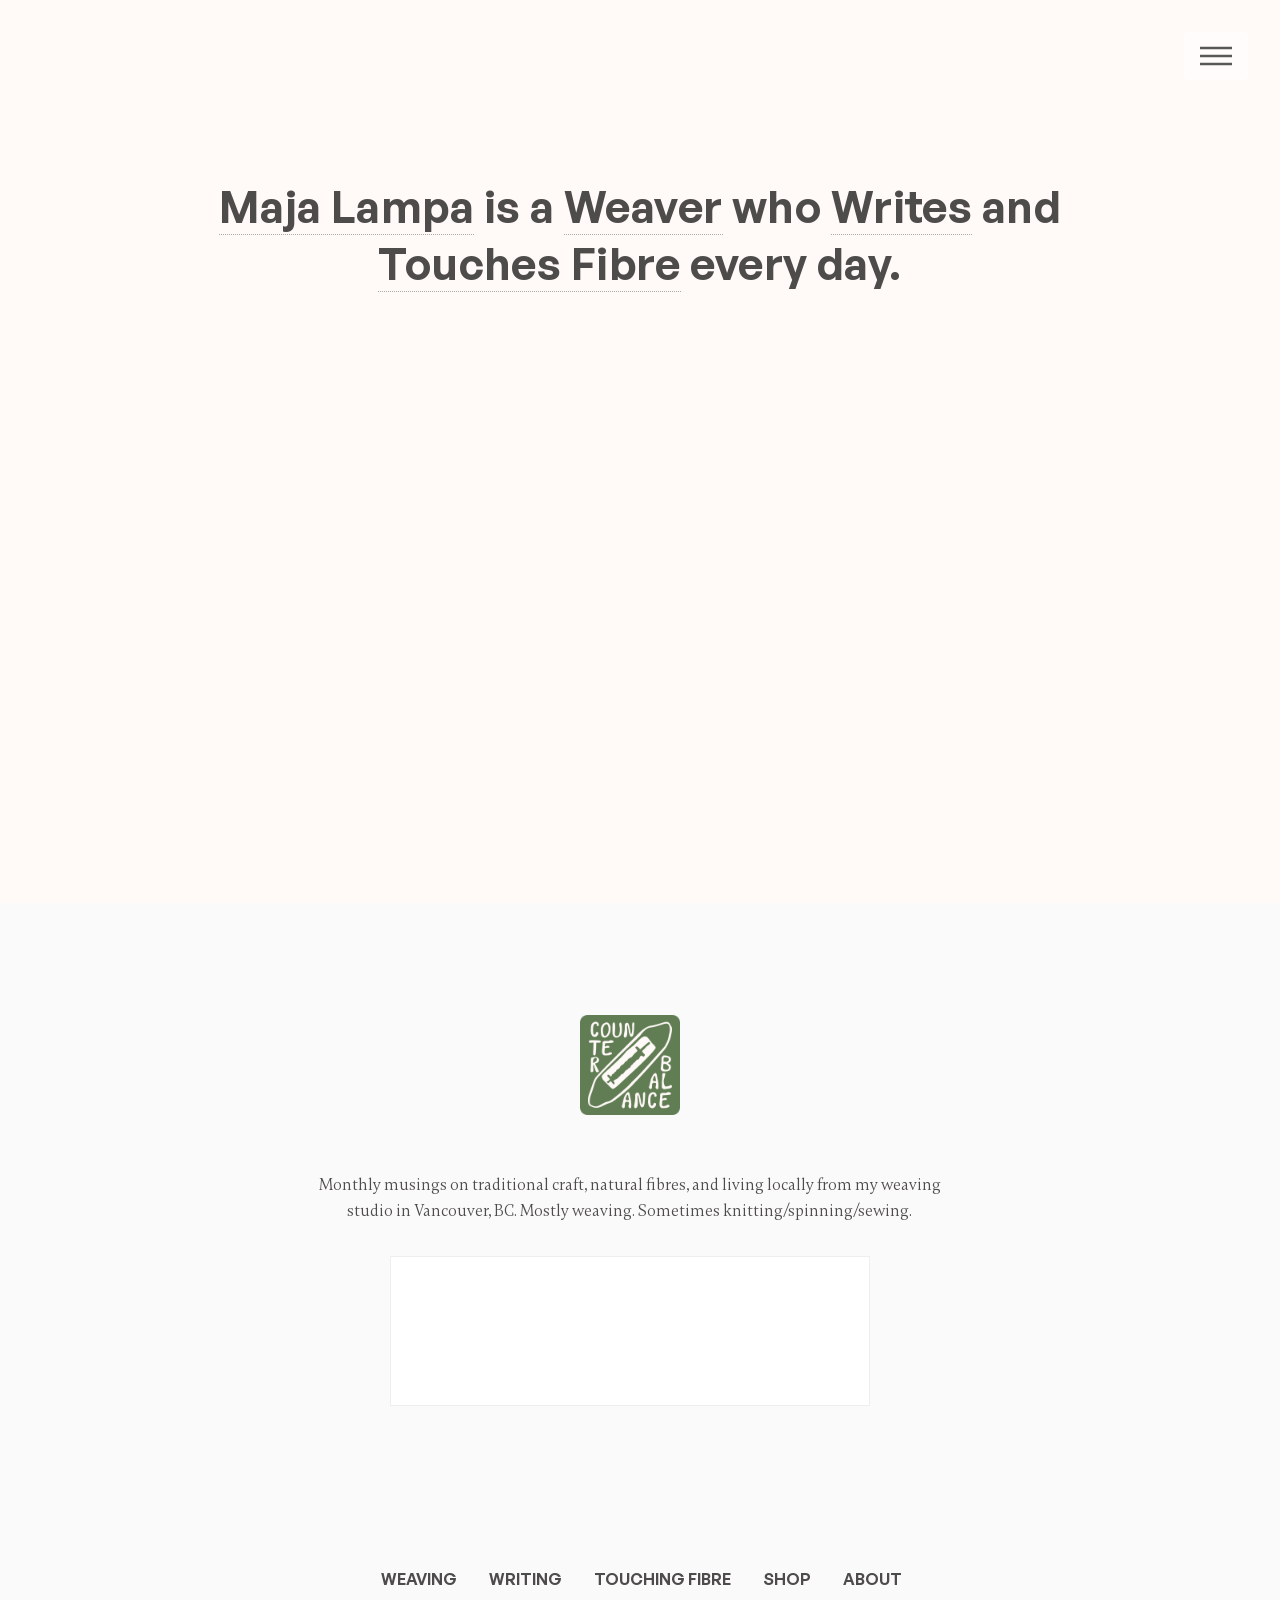
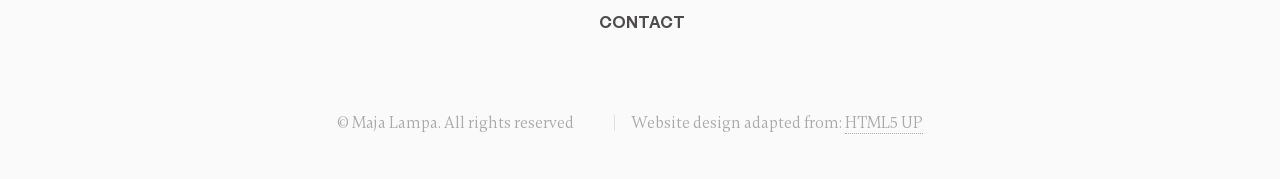
==== index.html @ 4bde98b3 "Uploading Local Files" ====
<!DOCTYPE HTML>
<!--
	Template by Phantom by HTML5 UP
	html5up.net | @ajlkn
	Adapted for commercial use under the CCA 3.0 license (html5up.net/license)
-->
<html>
	<head>
		<title>Maja Lampa - Selected Works</title>
		<link rel="icon" type="image/x-icon" href="images/Icons/Round Logo Green w White Icon No Text.png">
		<meta charset="utf-8" />
		<meta name="viewport" content="width=device-width, initial-scale=1, user-scalable=no" />
		<link rel="stylesheet" href="assets/css/main.css" />
		<link rel="stylesheet" href="assets/css/custom.css">
		<noscript><link rel="stylesheet" href="assets/css/noscript.css" /></noscript>
	</head>
	<body class="is-preload">
		<!-- Wrapper -->
			<div id="wrapper">
				<!-- Header -->
					<header id="header">
						<div class="inner">
							<!-- Nav -->
								<nav>
									<ul>
										<li><a href="#menu">Menu</a></li>
									</ul>
								</nav>
						</div>
					</header>

				<!-- Menu -->
					<nav id="menu">
						<h2>Menu</h2>
						<ul>
							<li><a href="index.html">WEAVING</a></li>
							<li><a href="https://majalampaweaving.substack.com/" target="_blank">WRITING</a></li>
							<li><a href="https://doevery.day/MajaLampaWeaving">TOUCHING FIBRE</a></li>
							<li><a href="https://majalampaweaving.etsy.com" target="_blank">Shop</a></li>
							<li><a href="about.html">About</a></li>
							<li><a href="https://letterbird.co/majalampaweaving" target="_blank">Contact</a></li>
						</ul>
					</nav>

				<!-- Main -->
					<div id="main">
						<div class="inner">
							<header>
								<h1 class="home-hero-title"><a href="about.html">Maja Lampa</a> is a <a href="index.html">Weaver</a> who <a href="https://majalampaweaving.substack.com/" target="_blank">Writes</a> and <a href="https://doevery.day/MajaLampaWeaving" target="_blank">Touches Fibre</a> every day.</h1>
							</header>
							<section class="tiles">
								<article class="style1">
									<span class="image">
										<img src="images/granary-ends.png" alt="" />
									</span>
									<a href="Granary.html">
										<h2>Granary</h2>
										<div class="content">
											<p>Rustic towels woven in an all-over lace structure.</p>
										</div>
									</a>
								</article>
								<article class="style2">
									<span class="image">
										<img src="images/ZWShopper-hanging.png" alt="" />
									</span>
									<a href="ZWShopper.html">
										<h2>ZW Shopper</h2>
										<div class="content">
											<p>Bridge the worlds of zero-waste sewing and handweaving.</p>
										</div>
									</a>
								</article>
								<article class="style3">
									<span class="image">
										<img src="images/Two Places at Once/two-places-left.JPG" alt="" />
									</span>
									<a href="TwoPlaces.html">
										<h2>Wall Hanging</h2>
										<div class="content">
											<p>Handwoven linen, repurposed wool, and industry surplus mohair.</p>
										</div>
									</a>
								</article>
							</section>
						</div>
					</div>

				<!-- Footer -->
					<footer id="footer">
						<div class="inner">
							<section class="footer-subscribe">
								<span class="image">
									<img src="images/Icons/Counterbalance Logo Green w White Text.png" alt="" width="100" />
								</span>
								<p>Monthly musings on traditional craft, natural fibres, and living locally from my weaving studio in Vancouver, BC. Mostly weaving. Sometimes knitting/spinning/sewing.</p>
								<iframe src="https://majalampaweaving.substack.com/embed" width="480" height="150" style="border:1px solid #EEE; background:white;" frameborder="0" scrolling="no"></iframe>
								<nav class="footer-nav" aria-label="Footer">
								<ul>
									<li><a href="index.html">WEAVING</a></li>
									<li><a href="https://majalampaweaving.substack.com/" target="_blank">WRITING</a></li>
									<li><a href="https://doevery.day/MajaLampaWeaving" target="_blank">TOUCHING FIBRE</a></li>
									<li><a href="https://majalampaweaving.etsy.com" target="_blank">SHOP</a></li>
									<li><a href="about.html">ABOUT</a></li>
									<li><a href="https://letterbird.co/majalampaweaving" target="_blank">CONTACT</a></li>
								</ul>
							</nav>
							<ul class="copyright">
								<li>&copy; Maja Lampa. All rights reserved</li>
								<li>Website design adapted from: <a href="http://html5up.net">HTML5 UP</a></li>
							</ul>
						</div>
					</footer>
			</div>

		<!-- Scripts -->
			<script src="assets/js/jquery.min.js"></script>
			<script src="assets/js/browser.min.js"></script>
			<script src="assets/js/breakpoints.min.js"></script>
			<script src="assets/js/util.js"></script>
			<script src="assets/js/main.js"></script>

	</body>
</html>
---- assets/css/custom.css ----
/* ========================================================================== */
/* custom.css — Maja Lampa Weaving */											
/* Purpose: page-specific layout, galleries, type tweaks, buttons, and footer */
/* Notes: designed to layer over HTML5 UP "Phantom" main.css cleanly */
/* ========================================================================== */


/* ========== 0) TYPOGRAPHY BASE (fonts + global type) ========================= */

/* Self-hosted font imports */
@font-face {
	font-family: 'General Sans';
	src: url('../webfonts/GeneralSans-Semibold.woff2') format('woff2'),
		 url('../webfonts/GeneralSans-Semibold.woff') format('woff');
	font-weight: 600;
	font-style: normal;
	font-display: swap;
}

@font-face {
	font-family: 'Gambetta';
	src: url('../webfonts/Gambetta-Regular.woff2') format('woff2'),
		 url('../webfonts/Gambetta-Regular.woff') format('woff');
	font-weight: 400;
	font-style: normal;
	font-display: swap;
}

@font-face {
	font-family: 'Maja Lampa';
	src: url('../webfonts/majalampaweaving-regular-webfont.woff2') format('woff2'),
		 url('../webfonts/majalampaweaving-regular-webfont.woff') format('woff');
	font-weight: 400;
	font-style: normal;
	font-display: swap;
}

/* Font variables for easy global use */
:root {
	--font-display: 'General Sans', sans-serif;
	--font-body: 'Gambetta', serif;
}

/* Global font assignments */
body,
input,
select,
textarea {
	font-family: var(--font-body);
	font-weight: 400;
}

h1, h2, h3, h4, h5, h6,
header h1, header h2,
.subtitle, .title {
	font-family: var(--font-display);
	font-weight: 600;
	letter-spacing: 0.01em;
	text-transform: none;
	margin-bottom: 2rem;
	margin-top: 3rem;
}

p {
	margin-top: 0;
	margin-bottom: 3 rem;
}

img {
	margin-bottom: 3rem;
}

/* Center home hero title */
.home-hero-title {
	text-align: center;
	margin-bottom: 10rem;
}

/* === Buttons and navigation should use sans-serif === */
button,
.button,
input[type="submit"],
input[type="button"],
nav,
ul.actions a {
	font-family: var(--font-display);	/* force General Sans */
	font-weight: 600;					/* match other UI elements */
}

/* === Button typography overrides === */
button,
.button,
input[type="submit"],
input[type="button"],
ul.actions a {
	font-family: var(--font-display);	/* use General Sans */
	letter-spacing: 0.25em;				/* override wide spacing from main.css */
}


/* ========== 1) SPLIT LAYOUT (project pages) ================================= */

/* Grid wrapper for the two-pane layout (left media, right details) */
.split {																			/* start .split rules */
	display: grid;																	/* establish grid formatting context */
	grid-template-columns: 0.6fr 0.4fr;												/* define 60/40 column split */
	gap: 2em;																		/* spacing between columns */
	min-height: 100vh;																/* ensure at least viewport height */
}																					/* end .split */

/* Prevent overflow from long children inside the grid cells */
.split > * {																		/* target direct children */
	min-width: 0;																	/* allow flex/grid children to shrink without overflow */
}																					/* end child rule */


/* ========== 2) LEFT COLUMN: MASONRY / MEDIA ================================= */

/* Create a lightweight Masonry effect via CSS columns */
.split .left {																		/* start left column */
	column-width: 260px;																/* suggest base column width for auto-fit columns */
	column-gap: 1em;																	/* horizontal gutter between columns */
}																					/* end left column */

/* Keep each media block intact inside a column */
.split .left .image.fit {															/* media wrappers */
	break-inside: avoid;																/* avoid breaking items across columns */
	-webkit-column-break-inside: avoid;												/* vendor prefix for WebKit */
	-moz-column-break-inside: avoid;													/* vendor prefix for Firefox */
	margin: 0 0 1em;																	/* vertical spacing between stacked items */
}																					/* end media wrapper rule */

/* Make videos behave like responsive images inside the grid */
.split .left .image.fit video {														/* video elements */
	display: block;																	/* remove inline whitespace gaps */
	width: 100%;																		/* scale to container width */
	height: auto;																		/* preserve aspect ratio */
}																					/* end video rule */

/* ========== 3) RIGHT COLUMN: STICKY DETAILS ================================= */

/* Keep the details panel in view while scrolling the media column */
.split .right {																		/* start right column */
	position: sticky;																	/* enable sticky positioning relative to viewport */
	top: 2rem;																		/* space from top edge when stuck */
	align-self: start;																/* begin sticking at start of grid area */
}																					/* end right column */

/* ============ Stack masonry grid vertically on narrow viewports ============*/
@media screen and (max-width: 736px) {												/* small-phone breakpoint */
	.split {																		
		display: flex;
		flex-direction: column;																																	/* ensure at least viewport height */
	}

	.scroll-container {
		display: flex;
		overflow-x: auto;
	}

	.scroll-container .image.fit {
		flex: 0 0 85%;
		aspect-ratio: 1 / 1;
		overflow: hidden;
	}

	.scroll-container .image.fit img {
		width: 100%;
		height: 100%;
		object-fit: cover;
	}

}

/* ========== 5) TYPE & INLINE IMAGE TWEAKS =================================== */

/* Normalize body-scale for paragraphs, list items, and subtitles */
p,																					/* paragraphs */
li,																					/* list items */
.subtitle {																			/* custom subtitle class */
	font-size: 1rem;																	/* set consistent body text size */
	line-height: 1.65;																/* comfortable reading line height */
}																					/* end base text sizing */

/* Keep form control text aligned with body scale */
input,																				/* single-line inputs */
select,																				/* select dropdowns */
textarea {																			/* multi-line inputs */
	font-size: 1rem;																	/* match body text size */
}																					/* end form control sizing */

/* Give subtitles a subtle emphasis */
.subtitle {																			/* subtitle block */
	font-style: italic;																/* apply italics for tone contrast */
}																					/* end subtitle style */

/* Prevent floated images from colliding with headings below */
#main .inner section h2,															/* H2 in content area */
#main .inner section h3 {															/* H3 in content area */
	clear: both;																	/* clear floats from left/right images */
}																					/* end heading clear */

/* Size inline left/right floats relative to text column */
.image.left,																		/* floated-left image wrapper */
.image.right {																		/* floated-right image wrapper */
	width: clamp(200px, 25%, 260px);												/* fluid width with min/max bounds */
}																					/* end float wrappers */

/* Make floated image contents fill their wrapper cleanly */
.image.left img,																	/* image inside left float */
.image.right img {																	/* image inside right float */
	width: 100%;																		/* fill wrapper width */
	height: auto;																		/* maintain aspect ratio */
	display: block;																	/* remove inline baseline gap */
}																					/* end floated image rules */


/* ========== 6) BUTTON GROUP (right column actions) ========================== */

/* Layout for the block with “Sold Out / Free Pattern / Read…” */
.button-group {																		/* wrapper element */
	display: flex;																	/* use flexbox layout */
	flex-direction: column;															/* stack children vertically */
	align-items: flex-start;														/* left-align items for clean rag */
	gap: 1.2em;																		/* space between rows */
	margin-bottom: 2em;																/* add gap after button group */
}																					/* end .button-group */

/* Horizontal layout for the actions row itself */
.button-group .actions {															/* ul.actions inside group */
	display: flex;																	/* arrange items in a row */
	gap: 1em;																		/* spacing between buttons */
	margin: 0;																		/* remove default list margin */
	padding: 0;																		/* remove default list padding */
	list-style: none;																/* remove bullets */
}																					/* end actions row */

/* Remove theme’s left padding that causes indents on li */
.button-group .actions li {															/* list items in actions */
	padding-left: 0;																	/* cancel theme padding */
	margin-left: 0;																	/* ensure no residual margin */
}																					/* end li reset */

/* Stack .actions buttons vertically on narrow viewports */
@media screen and (max-width: 736px) {												/* small-phone breakpoint */
	ul.actions:not(.fixed) {														/* any actions list not fixed */
		flex-direction: column;														/* stack buttons vertically */
		margin-left: 0;																/* remove theme negative margin */
		width: 100%;																	/* let group fill container */
	}																				/* end stacked actions */
}																					/* end breakpoint 736px */


/* ========== 7) FOOTER LAYOUT & LINKS ======================================== */

/* Convert footer inner wrapper to a tidy vertical stack */
#footer > .inner {																	/* inner container of footer */
	display: flex;																	/* enable flex layout */
	flex-direction: column;															/* stack children vertically */
	align-items: center;															/* center items horizontally */
	text-align: center;																/* center text for symmetry */
}																					/* end footer inner */

/* Space between content and footer */
#footer {
	margin-top: clamp(8rem, 8vw, 8rem);
}	

/* Give the Substack iframe breathing room before the footer nav */
#footer .footer-subscribe iframe {
	display: block;             /* prevents inline weirdness */
	margin: 0 auto 10rem auto; /* centers + adds space underneath */
}

/* Space between nav and copyright */
#footer .footer-nav {																/* nav list container */
	margin-top: 5 rem;
	margin-bottom: 5rem;															/* medium gap before copyright */
}																					/* end nav spacing */

/* Shared layout for footer nav list and copyright line */
#footer .footer-nav ul,																/* unordered nav list */
#footer .copyright {																/* copyright list */
	display: flex;																	/* arrange items in a row */
	flex-wrap: wrap;																/* wrap onto new lines on small screens */
	justify-content: center;														/* center the row of links */
	gap: 1rem 1.5rem;																/* row/column spacing between items */
	list-style: none;																/* remove bullets from lists */
}																					/* end shared list layout */

/* Make footer links look like your minimal brand, not underlined */
#footer .footer-nav a {																/* links inside footer nav */
	text-decoration: none;															/* remove default underline */
	border: none;																	/* remove Phantom dotted border effect */
}																					/* end footer link style */


/* ========== 8) HOMEPAGE TILES (overlay + hover reveal) ====================== */

/* Remove the coloured and “X” overlays from the original theme */
.tiles article > .image:after {														/* diagonal X overlay */
	content: none !important;														/* remove pseudo-elements entirely */
	background: none !important;													/* clear any background or tint */
}																					/* end overlay removal */

/* Dark grey overlay on hover (uses :before) */
.tiles article > .image:before {
	content: '' !important;
	position: absolute;
	top: 0; left: 0;
	width: 100%; height: 100%;
	background: #617D54 !important;
	opacity: 0;
	transition: opacity 0.2s ease;
	pointer-events: none;
	z-index: 2;
}

.tiles article:hover > .image:before {
	opacity: 1;
}

/* Make homepage tiles square */
.tiles article > .image {
	aspect-ratio: 1 / 1;
	overflow: hidden;
}

/* Crop images to fill the square */
.tiles article > .image img {
	width: 100%;
	height: 100%;
	object-fit: cover;
	display: block;
}

/* Hide tile titles until hover (match Phantom behaviour) */
.tiles article h2 {
	opacity: 0;
}

/* Reveal title on hover */
.tiles article:hover h2 {
	opacity: 1;
}

.tiles article h2 {
	opacity: 0;
	transition: opacity 0.25s ease;
}

.tiles article:hover h2 {
	opacity: 1;
}



/* Image spans full width of .inner */
.image.full img {
	width: 100%;
	height: auto;
	display: block;
}

/* ======= change full page text width ========= */

.text-width {
	max-width: 42rem;
	margin-left: auto;
	margin-right: auto;
}

/* ========== 1) 50 / 50 COLUMN LAYOUT ================================= */

/* Grid wrapper for the two-pane layout (left media, right details) */
.column {																			/* start .split rules */
	display: grid;																	/* establish grid formatting context */
	grid-template-columns: 0.5fr 0.5fr;												/* define 60/40 column split */
	gap: 2em;																		/* spacing between columns */
	min-height: 100vh;																/* ensure at least viewport height */
}																					/* end .split */																			/* end child rule */


/* ============ Stack column grid vertically on narrow viewports ============*/
@media screen and (max-width: 736px) {												/* small-phone breakpoint */
	.column {																		
		display: flex;
		flex-direction: column;																																	/* ensure at least viewport height */
	}

}
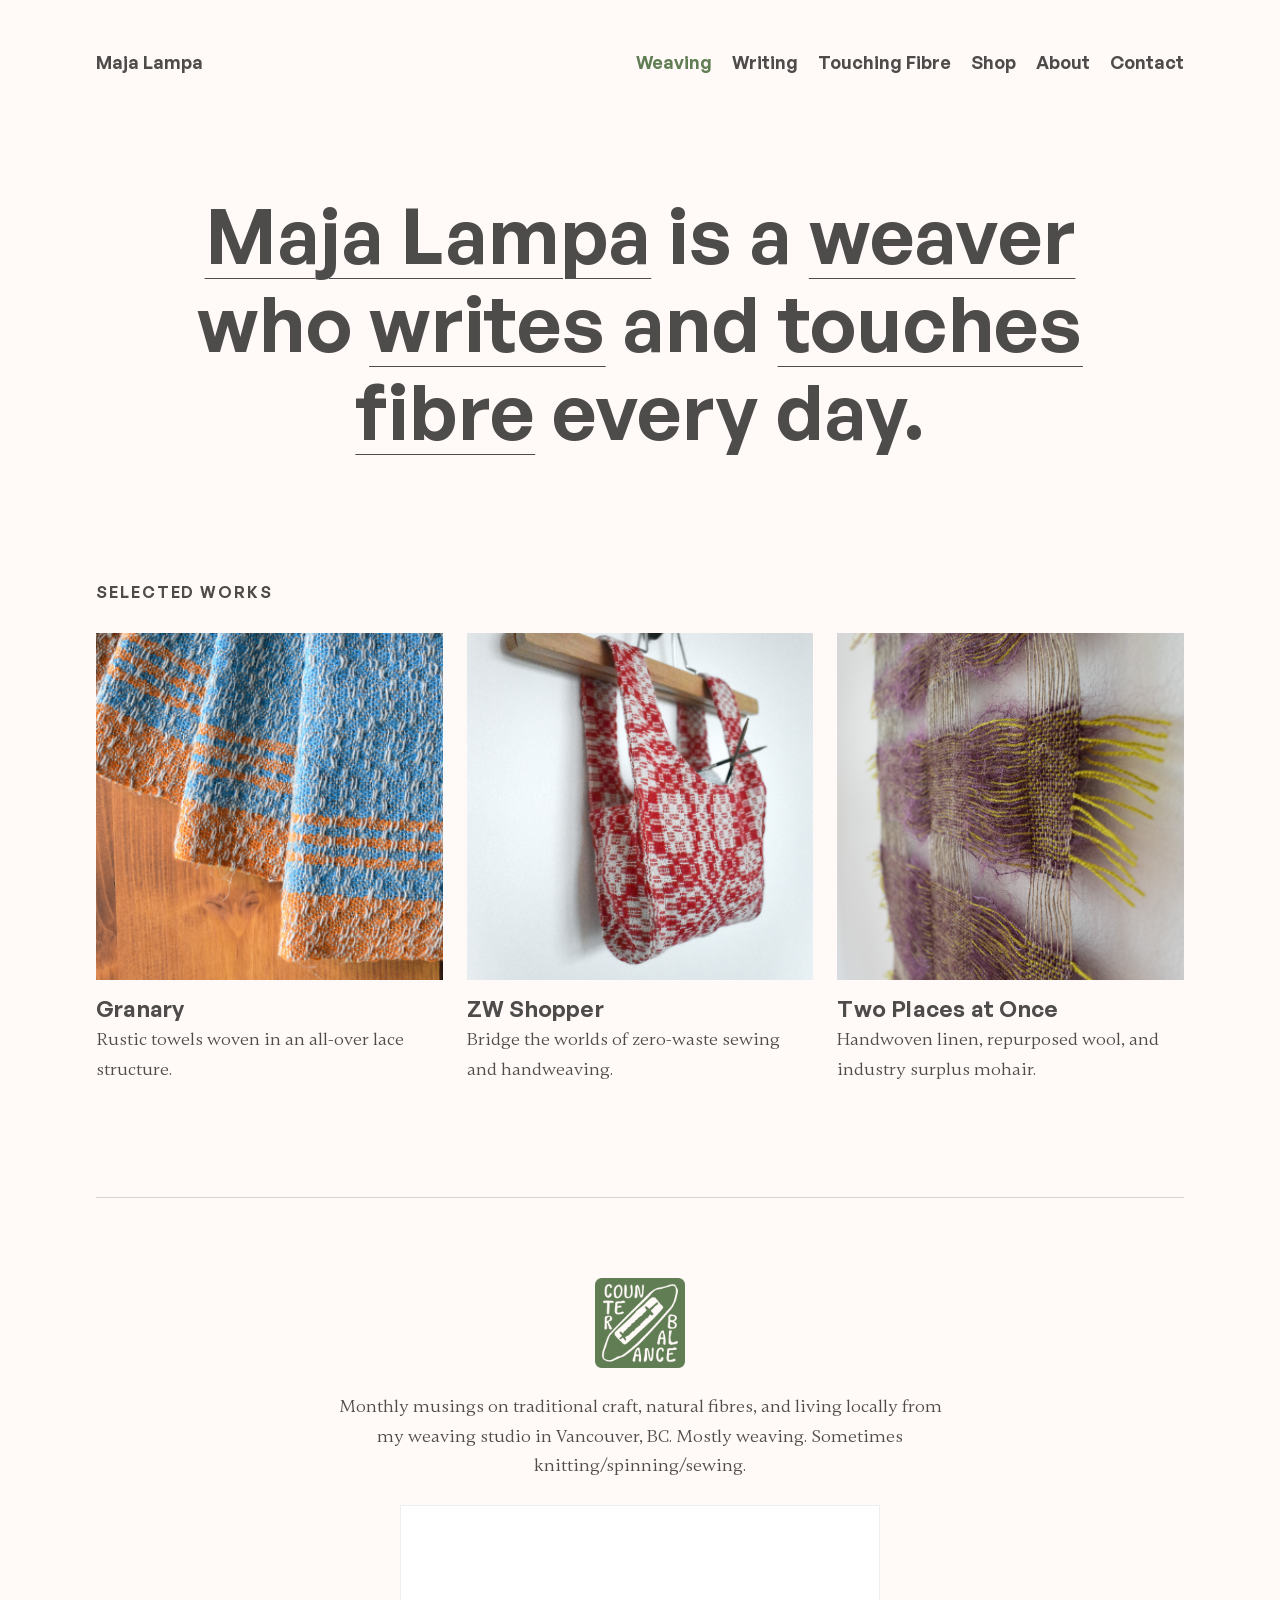
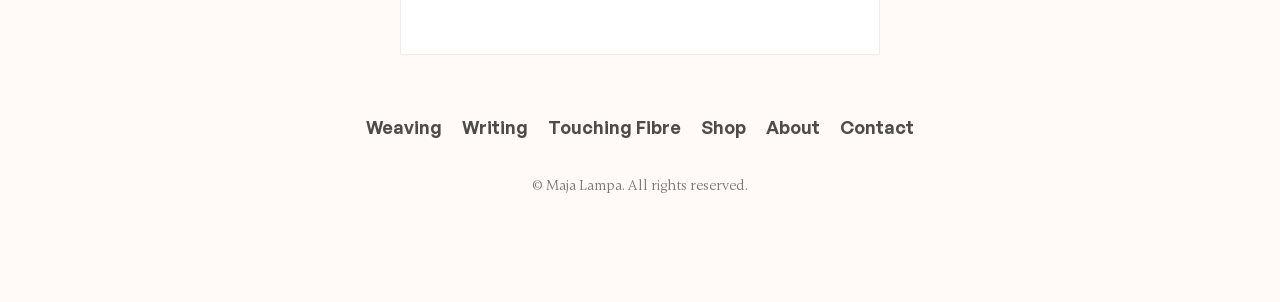
==== commit a79bf96b: "Website Redesign" ====
--- a/index.html
+++ b/index.html
@@ -1,124 +1,104 @@
-<!DOCTYPE HTML>
-<!--
-	Template by Phantom by HTML5 UP
-	html5up.net | @ajlkn
-	Adapted for commercial use under the CCA 3.0 license (html5up.net/license)
--->
-<html>
-	<head>
-		<title>Maja Lampa - Selected Works</title>
-		<link rel="icon" type="image/x-icon" href="images/Icons/Round Logo Green w White Icon No Text.png">
-		<meta charset="utf-8" />
-		<meta name="viewport" content="width=device-width, initial-scale=1, user-scalable=no" />
-		<link rel="stylesheet" href="assets/css/main.css" />
-		<link rel="stylesheet" href="assets/css/custom.css">
-		<noscript><link rel="stylesheet" href="assets/css/noscript.css" /></noscript>
-	</head>
-	<body class="is-preload">
-		<!-- Wrapper -->
-			<div id="wrapper">
-				<!-- Header -->
-					<header id="header">
-						<div class="inner">
-							<!-- Nav -->
-								<nav>
-									<ul>
-										<li><a href="#menu">Menu</a></li>
-									</ul>
-								</nav>
-						</div>
-					</header>
+<!doctype html>
+<html lang="en">
+<head>
+  <meta charset="utf-8">
+  <meta name="viewport" content="width=device-width, initial-scale=1">
+  <title>Maja Lampa — Selected Works</title>
+  <link rel="icon" type="image/x-icon" href="images/Icons/Round Logo Green w White Icon No Text.png">
+  <link rel="stylesheet" href="style.css">
+  <link rel="stylesheet" href="buttons.css">
+</head>
 
-				<!-- Menu -->
-					<nav id="menu">
-						<h2>Menu</h2>
-						<ul>
-							<li><a href="index.html">WEAVING</a></li>
-							<li><a href="https://majalampaweaving.substack.com/" target="_blank">WRITING</a></li>
-							<li><a href="https://doevery.day/MajaLampaWeaving">TOUCHING FIBRE</a></li>
-							<li><a href="https://majalampaweaving.etsy.com" target="_blank">Shop</a></li>
-							<li><a href="about.html">About</a></li>
-							<li><a href="https://letterbird.co/majalampaweaving" target="_blank">Contact</a></li>
-						</ul>
-					</nav>
+<body>
+  <header class="site-header">
+	<a class="site-title" href="index.html">Maja Lampa</a>
 
-				<!-- Main -->
-					<div id="main">
-						<div class="inner">
-							<header>
-								<h1 class="home-hero-title"><a href="about.html">Maja Lampa</a> is a <a href="index.html">Weaver</a> who <a href="https://majalampaweaving.substack.com/" target="_blank">Writes</a> and <a href="https://doevery.day/MajaLampaWeaving" target="_blank">Touches Fibre</a> every day.</h1>
-							</header>
-							<section class="tiles">
-								<article class="style1">
-									<span class="image">
-										<img src="images/granary-ends.png" alt="" />
-									</span>
-									<a href="Granary.html">
-										<h2>Granary</h2>
-										<div class="content">
-											<p>Rustic towels woven in an all-over lace structure.</p>
-										</div>
-									</a>
-								</article>
-								<article class="style2">
-									<span class="image">
-										<img src="images/ZWShopper-hanging.png" alt="" />
-									</span>
-									<a href="ZWShopper.html">
-										<h2>ZW Shopper</h2>
-										<div class="content">
-											<p>Bridge the worlds of zero-waste sewing and handweaving.</p>
-										</div>
-									</a>
-								</article>
-								<article class="style3">
-									<span class="image">
-										<img src="images/Two Places at Once/two-places-left.JPG" alt="" />
-									</span>
-									<a href="TwoPlaces.html">
-										<h2>Wall Hanging</h2>
-										<div class="content">
-											<p>Handwoven linen, repurposed wool, and industry surplus mohair.</p>
-										</div>
-									</a>
-								</article>
-							</section>
-						</div>
-					</div>
+	<nav class="site-nav" aria-label="Main navigation">
+      <a href="index.html" class="active">Weaving</a>
+      <a href="https://majalampaweaving.substack.com/" target="_blank" rel="noopener">Writing</a>
+      <a class="desktop-only" href="https://doevery.day/MajaLampaWeaving" target="_blank" rel="noopener">Touching Fibre</a>
+      <a href="https://majalampaweaving.etsy.com" target="_blank" rel="noopener">Shop</a>
+      <a class="desktop-only" href="about.html">About</a>
+      <a class="desktop-only" href="https://letterbird.co/majalampaweaving" target="_blank" rel="noopener">Contact</a>
 
-				<!-- Footer -->
-					<footer id="footer">
-						<div class="inner">
-							<section class="footer-subscribe">
-								<span class="image">
-									<img src="images/Icons/Counterbalance Logo Green w White Text.png" alt="" width="100" />
-								</span>
-								<p>Monthly musings on traditional craft, natural fibres, and living locally from my weaving studio in Vancouver, BC. Mostly weaving. Sometimes knitting/spinning/sewing.</p>
-								<iframe src="https://majalampaweaving.substack.com/embed" width="480" height="150" style="border:1px solid #EEE; background:white;" frameborder="0" scrolling="no"></iframe>
-								<nav class="footer-nav" aria-label="Footer">
-								<ul>
-									<li><a href="index.html">WEAVING</a></li>
-									<li><a href="https://majalampaweaving.substack.com/" target="_blank">WRITING</a></li>
-									<li><a href="https://doevery.day/MajaLampaWeaving" target="_blank">TOUCHING FIBRE</a></li>
-									<li><a href="https://majalampaweaving.etsy.com" target="_blank">SHOP</a></li>
-									<li><a href="about.html">ABOUT</a></li>
-									<li><a href="https://letterbird.co/majalampaweaving" target="_blank">CONTACT</a></li>
-								</ul>
-							</nav>
-							<ul class="copyright">
-								<li>&copy; Maja Lampa. All rights reserved</li>
-								<li>Website design adapted from: <a href="http://html5up.net">HTML5 UP</a></li>
-							</ul>
-						</div>
-					</footer>
-			</div>
+      <a class="mobile-only" href="about.html">About Maja Lampa</a>
+	</nav>
+  </header>
 
-		<!-- Scripts -->
-			<script src="assets/js/jquery.min.js"></script>
-			<script src="assets/js/browser.min.js"></script>
-			<script src="assets/js/breakpoints.min.js"></script>
-			<script src="assets/js/util.js"></script>
-			<script src="assets/js/main.js"></script>
+  <main>
+    <section class="hero">
+      <h1>
+        <a href="about.html">Maja Lampa</a> is a
+        <a href="index.html">weaver</a> who
+        <a href="https://majalampaweaving.substack.com/" target="_blank" rel="noopener">writes</a>
+        and
+        <a href="https://doevery.day/MajaLampaWeaving" target="_blank" rel="noopener">touches fibre</a>
+        every day.
+      </h1>
+    </section>
 
-	</body>
+    <section class="selected-works" aria-labelledby="selected-works-heading">
+      <h2 id="selected-works-heading">Selected Works</h2>
+
+      <div class="work-grid">
+        <article class="work-card">
+          <a href="Granary.html">
+            <img src="images/granary-ends.png" alt="Granary dish towel detail">
+            <h3>Granary</h3>
+            <p>Rustic towels woven in an all-over lace structure.</p>
+          </a>
+        </article>
+
+        <article class="work-card">
+          <a href="ZWShopper.html">
+            <img src="images/ZWShopper-hanging.png" alt="Zero-waste shopper bag hanging">
+            <h3>ZW Shopper</h3>
+            <p>Bridge the worlds of zero-waste sewing and handweaving.</p>
+          </a>
+        </article>
+
+        <article class="work-card">
+          <a href="TwoPlaces.html">
+            <img src="images/Two Places at Once/two-places-left.JPG" alt="Handwoven wall hanging">
+            <h3>Two Places at Once</h3>
+            <p>Handwoven linen, repurposed wool, and industry surplus mohair.</p>
+          </a>
+        </article>
+      </div>
+    </section>
+  </main>
+
+  <footer class="site-footer">
+    <img
+      class="footer-logo"
+      src="images/Icons/Counterbalance Logo Green w White Text.png"
+      alt="Maja Lampa Weaving logo"
+    >
+
+    <p>
+      Monthly musings on traditional craft, natural fibres, and living locally from my weaving studio in Vancouver, BC.
+      Mostly weaving. Sometimes knitting/spinning/sewing.
+    </p>
+
+    <iframe
+      src="https://majalampaweaving.substack.com/embed"
+      width="480"
+      height="150"
+      style="border:1px solid #EEE; background:white;"
+      frameborder="0"
+      scrolling="no">
+    </iframe>
+
+    <nav class="footer-nav" aria-label="Footer navigation">
+      <a href="index.html">Weaving</a>
+      <a href="https://majalampaweaving.substack.com/" target="_blank" rel="noopener">Writing</a>
+      <a href="https://doevery.day/MajaLampaWeaving" target="_blank" rel="noopener">Touching Fibre</a>
+      <a href="https://majalampaweaving.etsy.com" target="_blank" rel="noopener">Shop</a>
+      <a href="about.html">About</a>
+      <a href="https://letterbird.co/majalampaweaving" target="_blank" rel="noopener">Contact</a>
+    </nav>
+
+    <p class="copyright">&copy; Maja Lampa. All rights reserved.</p>
+  </footer>
+</body>
 </html>
--- a/style.css
+++ b/style.css
@@ -0,0 +1,418 @@
+@font-face {
+  font-family: "General Sans";
+  src: url("webfonts/GeneralSans-Semibold.woff2") format("woff2"),
+       url("webfonts/GeneralSans-Semibold.woff") format("woff");
+  font-weight: 600;
+  font-style: normal;
+  font-display: swap;
+}
+
+@font-face {
+  font-family: "Gambetta";
+  src: url("webfonts/Gambetta-Regular.woff2") format("woff2"),
+       url("webfonts/Gambetta-Regular.woff") format("woff");
+  font-weight: 400;
+  font-style: normal;
+  font-display: swap;
+}
+
+:root {
+  --cream: #fff9f7;
+  --ink: #4e4b4b;
+  --green: #617d54;
+  --line: #d8d2cf;
+  --max-width: 68rem;
+  --text-width: 42rem;
+  --font-display: "General Sans", sans-serif;
+  --font-body: "Gambetta", serif;
+}
+
+* {
+  box-sizing: border-box;
+}
+
+body {
+  margin: 0;
+  background: var(--cream);
+  color: var(--ink);
+  font-family: var(--font-body);
+  font-size: 18px;
+  line-height: 1.65;
+}
+
+img,
+video {
+  display: block;
+  max-width: 100%;
+  height: auto;
+}
+
+a {
+  color: inherit;
+  text-underline-offset: 0.18em;
+  text-decoration-thickness: 1px;
+}
+
+a:hover {
+  color: var(--green);
+}
+
+.site-nav a.active {
+  color: var(--green);
+}
+
+.site-nav a.active:hover {
+  color: var(--green);
+}
+
+h1,
+h2,
+h3,
+.site-title,
+.site-nav,
+.footer-nav,
+.button {
+  font-family: var(--font-display);
+  font-weight: 600;
+}
+
+h1,
+h2,
+h3 {
+  line-height: 1.15;
+  letter-spacing: 0.01em;
+}
+
+.site-header,
+main,
+.site-footer {
+  width: min(100% - 2rem, var(--max-width));
+  margin-inline: auto;
+}
+
+.site-header {
+  display: flex;
+  justify-content: space-between;
+  gap: 2rem;
+  padding: 3rem 0;
+}
+
+.site-title,
+.site-nav a,
+.footer-nav a,
+.work-card a,
+.button,
+.post-links a {
+  text-decoration: none;
+}
+
+.site-title {
+  white-space: nowrap;
+}
+
+.site-nav,
+.footer-nav {
+  display: flex;
+  flex-wrap: wrap;
+  gap: 0.75rem 1.25rem;
+}
+
+.mobile-only {
+  display: none;
+}
+
+.hero,
+.page-hero {
+  text-align: center;
+}
+
+.hero {
+  padding: 4rem 0 8rem;
+}
+
+.page-hero {
+  padding: 4rem 0;
+}
+
+.hero h1,
+.page-hero h1 {
+  max-width: 56rem;
+  margin: 0 auto;
+  font-size: clamp(2.4rem, 6vw, 5rem);
+}
+
+.selected-works,
+.text-page {
+  padding-bottom: 7rem;
+}
+
+.selected-works h2 {
+  margin: 0 0 2rem;
+  font-size: 1rem;
+  letter-spacing: 0.12em;
+  text-transform: uppercase;
+}
+
+.work-grid {
+  display: grid;
+  grid-template-columns: repeat(3, 1fr);
+  gap: 1.5rem;
+}
+
+.work-card img {
+  aspect-ratio: 1 / 1;
+  width: 100%;
+  object-fit: cover;
+  margin-bottom: 1rem;
+}
+
+.work-card h3 {
+  margin: 0 0 0.25rem;
+  font-size: 1.4rem;
+}
+
+.work-card p {
+  margin: 0;
+}
+
+.about-hero-image {
+  margin-bottom: 5rem;
+}
+
+.about-hero-image img {
+  width: 100%;
+  height: 65vh;
+  object-fit: cover;
+  object-position: center;
+}
+
+.text-page {
+  max-width: var(--text-width);
+  margin-inline: auto;
+}
+
+.text-page h2 {
+  margin: 3rem 0 1rem;
+  font-size: 1.4rem;
+}
+
+.text-page p,
+.text-page li {
+  font-size: 1rem;
+}
+
+.button {
+  display: inline-block;
+  padding: 0.75rem 1rem;
+  border: 1px solid var(--ink);
+}
+
+.button:hover {
+  border-color: var(--green);
+}
+
+.post-links {
+  display: grid;
+  gap: 1rem;
+  margin-top: 1.5rem;
+}
+
+.post-links a {
+  display: block;
+  padding: 1rem 0;
+  border-top: 1px solid var(--line);
+}
+
+.post-links span {
+  display: block;
+  margin-top: 0.25rem;
+}
+
+.site-footer {
+  padding: 5rem 0;
+  border-top: 1px solid var(--line);
+  text-align: center;
+}
+
+.footer-logo {
+  width: 90px;
+  margin: 0 auto 1.5rem;
+}
+
+.site-footer p {
+  max-width: 38rem;
+  margin: 0 auto 1.5rem;
+}
+
+.site-footer iframe {
+  max-width: 100%;
+  margin-bottom: 3rem;
+}
+
+.footer-nav {
+  justify-content: center;
+  margin-bottom: 2rem;
+}
+
+.copyright {
+  font-size: 0.9rem;
+  opacity: 0.75;
+}
+
+@media (max-width: 800px) {
+  body {
+    font-size: 17px;
+  }
+
+  .site-header {
+    padding: 1.5rem 0;
+  }
+
+  .site-title,
+  .desktop-only {
+    display: none;
+  }
+
+  .mobile-only {
+    display: inline;
+  }
+
+  .site-nav {
+    margin-left: auto;
+    justify-content: flex-end;
+    gap: 1.25rem;
+    font-size: 0.9rem;
+  }
+
+  .hero {
+    padding: 3rem 0 5rem;
+  }
+
+  .page-hero {
+    padding: 3rem 0;
+  }
+
+  .work-grid {
+    grid-template-columns: 1fr;
+  }
+
+  .about-hero-image {
+    margin-bottom: 3rem;
+  }
+
+  .about-hero-image img {
+    height: 75vh;
+    object-position: center;
+  }
+}
+
+.project-page {
+  padding-bottom: 7rem;
+}
+
+.project-intro {
+  display: grid;
+  grid-template-columns: minmax(0, 3fr) minmax(20rem, 2fr);
+  gap: 3rem;
+  align-items: start;
+}
+
+.project-gallery {
+  display: grid;
+  gap: 1rem;
+}
+
+.project-gallery img,
+.project-gallery video {
+  width: 100%;
+  object-fit: cover;
+}
+
+.project-summary {
+  position: sticky;
+  top: 2rem;
+}
+
+.project-summary h1 {
+  margin: 0 0 1rem;
+  font-size: clamp(2.4rem, 5vw, 4rem);
+}
+
+.subtitle {
+  font-size: 1.2rem;
+  line-height: 1.5;
+}
+
+.project-actions {
+  display: flex;
+  flex-wrap: wrap;
+  gap: 0.75rem;
+  margin: 2rem 0;
+}
+
+.button.disabled {
+  opacity: 0.5;
+  cursor: default;
+}
+
+.project-text {
+  max-width: var(--text-width);
+  margin: 7rem auto 0;
+}
+
+.project-text h2,
+.project-details h2 {
+  font-size: 1.4rem;
+}
+
+.project-details {
+  display: grid;
+  grid-template-columns: repeat(3, 1fr);
+  gap: 3rem;
+  margin-top: 5rem;
+  padding-top: 3rem;
+  border-top: 1px solid var(--line);
+}
+
+.project-details ul {
+  padding-left: 1.2rem;
+}
+
+.project-details li {
+  margin-bottom: 0.5rem;
+  font-size: 1rem;
+}
+
+@media (max-width: 800px) {
+  .project-intro,
+  .project-details {
+    grid-template-columns: 1fr;
+  }
+
+  .project-gallery {
+    display: flex;
+    gap: 1rem;
+    overflow-x: auto;
+    margin-inline: -1rem;
+    padding-inline: 1rem;
+  }
+
+  .project-gallery img,
+  .project-gallery video {
+    flex: 0 0 85%;
+    aspect-ratio: 1 / 1;
+  }
+
+  .project-summary {
+    position: static;
+  }
+
+  .project-text {
+    margin-top: 4rem;
+  }
+
+  .project-details {
+    gap: 2rem;
+    margin-top: 4rem;
+  }
+}
--- a/buttons.css
+++ b/buttons.css
@@ -0,0 +1,115 @@
+/* Button utilities inspired by Phantom, pared back for this site. */
+.button,
+button,
+input[type="submit"],
+input[type="button"],
+input[type="reset"] {
+  appearance: none;
+  align-items: center;
+  background: transparent;
+  border: 1px solid var(--green, #617d54);
+  border-radius: 4px;
+  color: var(--green, #617d54);
+  cursor: pointer;
+  display: inline-flex;
+  font: inherit;
+  font-family: var(--font-display, inherit);
+  font-size: 0.78rem;
+  font-weight: 700;
+  justify-content: center;
+  letter-spacing: 0.08em;
+  line-height: 1;
+  min-height: 2.75rem;
+  padding: 0.85rem 1.2rem;
+  text-align: center;
+  text-decoration: none;
+  text-transform: uppercase;
+  transition:
+    background-color 160ms ease,
+    border-color 160ms ease,
+    color 160ms ease,
+    opacity 160ms ease;
+}
+
+.button:visited {
+  color: var(--green, #617d54);
+}
+
+.button:hover,
+button:hover,
+input[type="submit"]:hover,
+input[type="button"]:hover,
+input[type="reset"]:hover {
+  background: var(--green, #617d54);
+  border-color: var(--green, #617d54);
+  color: var(--paper, #fff);
+}
+
+.button.primary,
+button.primary,
+input[type="submit"].primary,
+input[type="button"].primary,
+input[type="reset"].primary {
+  background: var(--green, #617d54);
+  border-color: var(--green, #617d54);
+  color: var(--paper, #fff);
+}
+
+.button.primary:visited {
+  color: var(--paper, #fff);
+}
+
+.button.primary:hover,
+button.primary:hover,
+input[type="submit"].primary:hover,
+input[type="button"].primary:hover,
+input[type="reset"].primary:hover {
+  background: transparent;
+  color: var(--green, #617d54);
+}
+
+.button.secondary {
+  background: transparent;
+  border-color: var(--green, #617d54);
+  color: var(--green, #617d54);
+}
+
+.button.tertiary {
+  border-color: transparent;
+  color: inherit;
+  padding-inline: 0;
+}
+
+.button.tertiary:hover {
+  background: transparent;
+  border-color: transparent;
+  color: var(--green, #617d54);
+}
+
+.button.small {
+  font-size: 0.7rem;
+  min-height: 2.25rem;
+  padding: 0.65rem 0.9rem;
+}
+
+.button.fit {
+  width: 100%;
+}
+
+.button.disabled,
+.button[aria-disabled="true"],
+button:disabled,
+input[type="submit"]:disabled,
+input[type="button"]:disabled,
+input[type="reset"]:disabled {
+  background: transparent;
+  border-color: var(--line, #d8d2c7);
+  color: inherit;
+  cursor: default;
+  opacity: 0.55;
+  pointer-events: none;
+}
+
+.project-actions {
+  align-items: flex-start;
+}
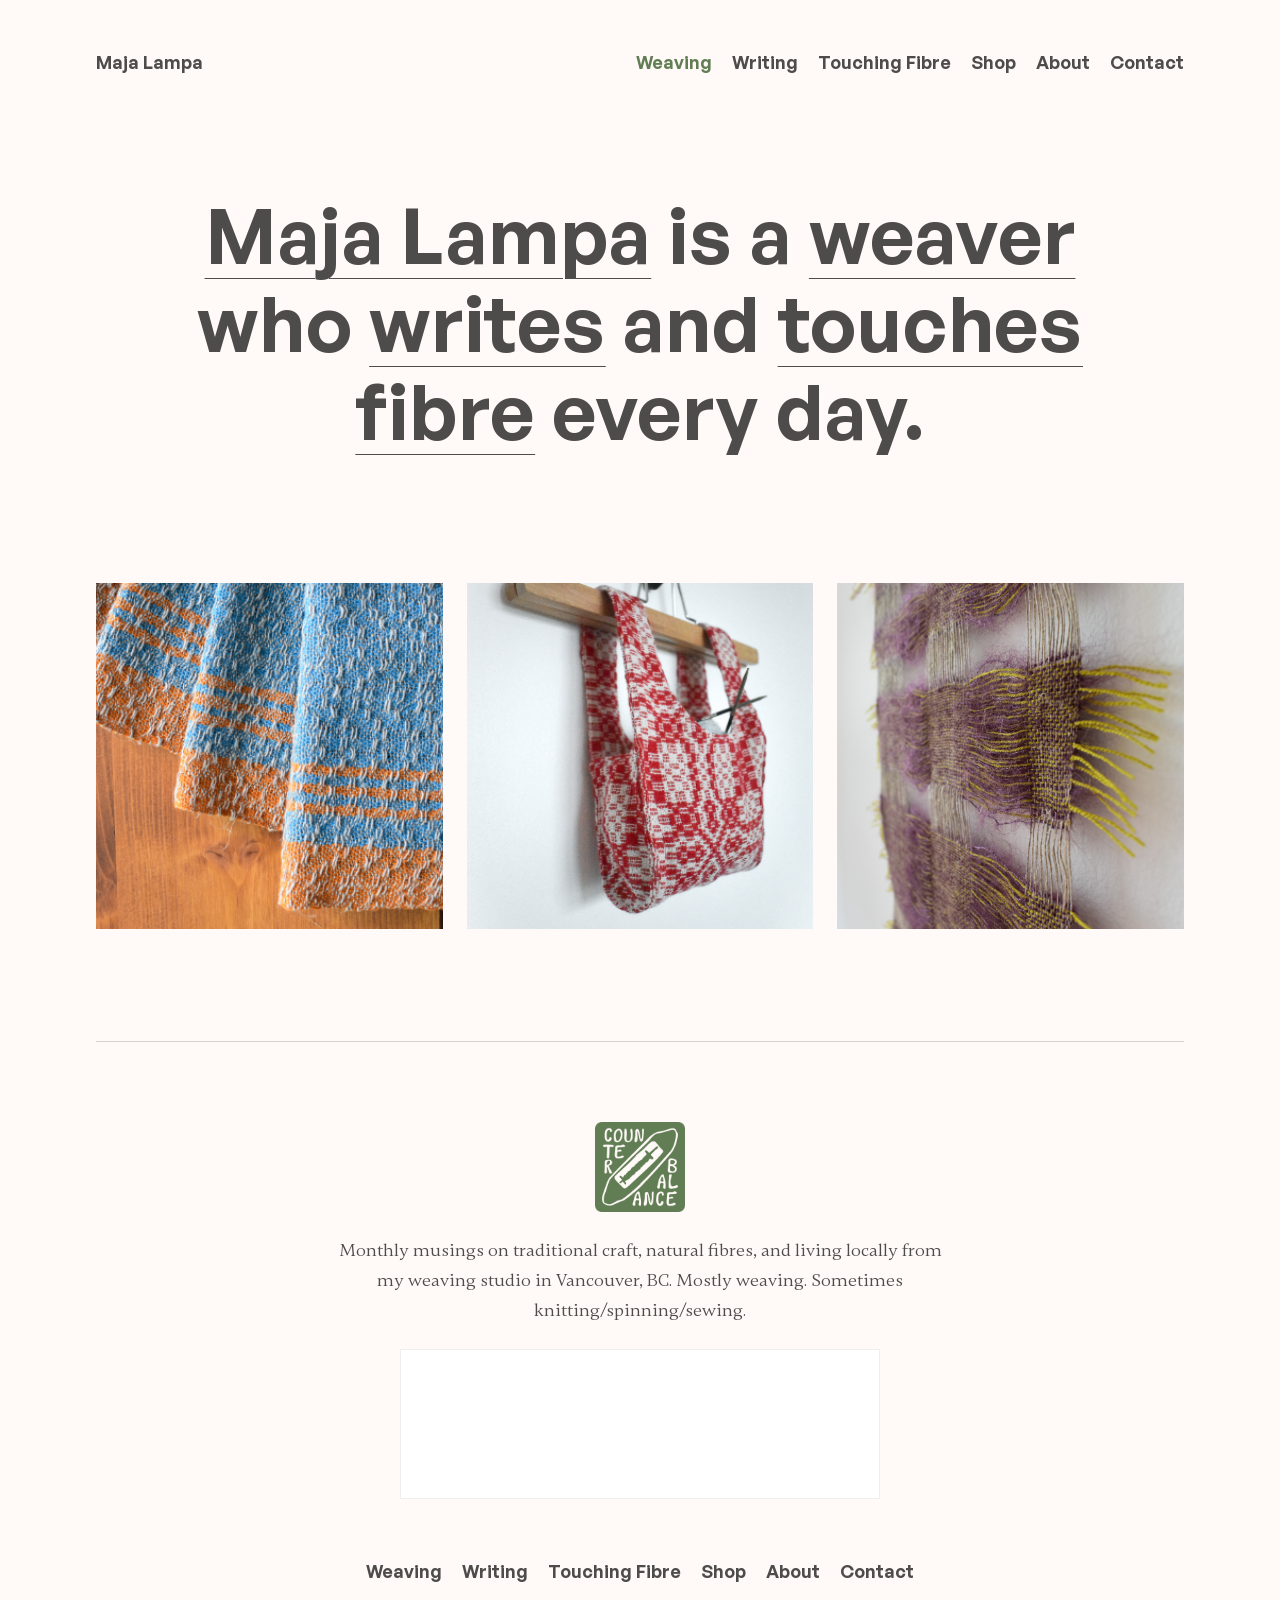
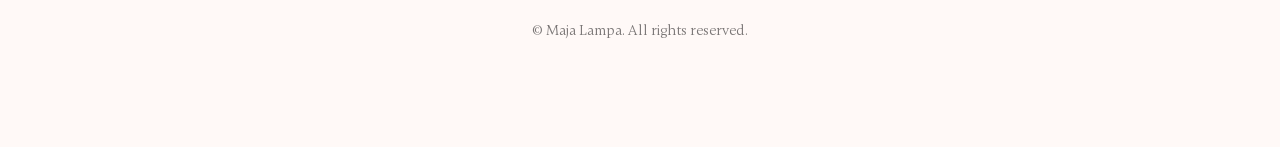
==== commit e7d8748c: "Update index gallery with hover" ====
--- a/index.html
+++ b/index.html
@@ -38,22 +38,18 @@
     </section>
 
     <section class="selected-works" aria-labelledby="selected-works-heading">
-      <h2 id="selected-works-heading">Selected Works</h2>
-
       <div class="work-grid">
         <article class="work-card">
           <a href="Granary.html">
             <img src="images/granary-ends.png" alt="Granary dish towel detail">
             <h3>Granary</h3>
-            <p>Rustic towels woven in an all-over lace structure.</p>
           </a>
         </article>
 
         <article class="work-card">
           <a href="ZWShopper.html">
             <img src="images/ZWShopper-hanging.png" alt="Zero-waste shopper bag hanging">
-            <h3>ZW Shopper</h3>
-            <p>Bridge the worlds of zero-waste sewing and handweaving.</p>
+            <h3>Zero Waste Shopper</h3>
           </a>
         </article>
 
@@ -61,7 +57,6 @@
           <a href="TwoPlaces.html">
             <img src="images/Two Places at Once/two-places-left.JPG" alt="Handwoven wall hanging">
             <h3>Two Places at Once</h3>
-            <p>Handwoven linen, repurposed wool, and industry surplus mohair.</p>
           </a>
         </article>
       </div>
--- a/style.css
+++ b/style.css
@@ -57,10 +57,7 @@
   color: var(--green);
 }
 
-.site-nav a.active {
-  color: var(--green);
-}
-
+.site-nav a.active,
 .site-nav a.active:hover {
   color: var(--green);
 }
@@ -159,16 +156,53 @@
   gap: 1.5rem;
 }
 
+.work-card a {
+  position: relative;
+  display: block;
+  overflow: hidden;
+}
+
 .work-card img {
   aspect-ratio: 1 / 1;
   width: 100%;
   object-fit: cover;
-  margin-bottom: 1rem;
+  margin: 0;
+}
+
+.work-card a::after {
+  content: "";
+  position: absolute;
+  inset: 0;
+  background: var(--green);
+  opacity: 0;
+  transition: opacity 180ms ease;
 }
 
 .work-card h3 {
-  margin: 0 0 0.25rem;
+  position: absolute;
+  inset: 0;
+  z-index: 1;
+  display: grid;
+  place-items: center;
+  margin: 0;
+  padding: 1rem;
+  color: var(--cream);
   font-size: 1.4rem;
+  text-align: center;
+  opacity: 0;
+  transition: opacity 180ms ease;
+}
+
+@media (hover: hover) and (pointer: fine) {
+  .work-card a:hover::after,
+  .work-card a:focus-visible::after {
+    opacity: 0.72;
+  }
+
+  .work-card a:hover h3,
+  .work-card a:focus-visible h3 {
+    opacity: 1;
+  }
 }
 
 .work-card p {
@@ -259,6 +293,83 @@
   opacity: 0.75;
 }
 
+.project-page {
+  padding-bottom: 7rem;
+}
+
+.project-intro {
+  display: grid;
+  grid-template-columns: minmax(0, 3fr) minmax(20rem, 2fr);
+  gap: 3rem;
+  align-items: start;
+}
+
+.project-gallery {
+  display: grid;
+  gap: 1rem;
+}
+
+.project-gallery img,
+.project-gallery video {
+  width: 100%;
+  object-fit: cover;
+}
+
+.project-summary {
+  position: sticky;
+  top: 2rem;
+}
+
+.project-summary h1 {
+  margin: 0 0 1rem;
+  font-size: clamp(2.4rem, 5vw, 4rem);
+}
+
+.subtitle {
+  font-size: 1.2rem;
+  line-height: 1.5;
+}
+
+.project-actions {
+  display: flex;
+  flex-wrap: wrap;
+  gap: 0.75rem;
+  margin: 2rem 0;
+}
+
+.button.disabled {
+  opacity: 0.5;
+  cursor: default;
+}
+
+.project-text {
+  max-width: var(--text-width);
+  margin: 7rem auto 0;
+}
+
+.project-text h2,
+.project-details h2 {
+  font-size: 1.4rem;
+}
+
+.project-details {
+  display: grid;
+  grid-template-columns: repeat(3, 1fr);
+  gap: 3rem;
+  margin-top: 5rem;
+  padding-top: 3rem;
+  border-top: 1px solid var(--line);
+}
+
+.project-details ul {
+  padding-left: 1.2rem;
+}
+
+.project-details li {
+  margin-bottom: 0.5rem;
+  font-size: 1rem;
+}
+
 @media (max-width: 800px) {
   body {
     font-size: 17px;
@@ -292,8 +403,14 @@
     padding: 3rem 0;
   }
 
-  .work-grid {
+  .work-grid,
+  .project-intro,
+  .project-details {
     grid-template-columns: 1fr;
+  }
+
+  .work-card h3 {
+    display: none;
   }
 
   .about-hero-image {
@@ -303,90 +420,6 @@
   .about-hero-image img {
     height: 75vh;
     object-position: center;
-  }
-}
-
-.project-page {
-  padding-bottom: 7rem;
-}
-
-.project-intro {
-  display: grid;
-  grid-template-columns: minmax(0, 3fr) minmax(20rem, 2fr);
-  gap: 3rem;
-  align-items: start;
-}
-
-.project-gallery {
-  display: grid;
-  gap: 1rem;
-}
-
-.project-gallery img,
-.project-gallery video {
-  width: 100%;
-  object-fit: cover;
-}
-
-.project-summary {
-  position: sticky;
-  top: 2rem;
-}
-
-.project-summary h1 {
-  margin: 0 0 1rem;
-  font-size: clamp(2.4rem, 5vw, 4rem);
-}
-
-.subtitle {
-  font-size: 1.2rem;
-  line-height: 1.5;
-}
-
-.project-actions {
-  display: flex;
-  flex-wrap: wrap;
-  gap: 0.75rem;
-  margin: 2rem 0;
-}
-
-.button.disabled {
-  opacity: 0.5;
-  cursor: default;
-}
-
-.project-text {
-  max-width: var(--text-width);
-  margin: 7rem auto 0;
-}
-
-.project-text h2,
-.project-details h2 {
-  font-size: 1.4rem;
-}
-
-.project-details {
-  display: grid;
-  grid-template-columns: repeat(3, 1fr);
-  gap: 3rem;
-  margin-top: 5rem;
-  padding-top: 3rem;
-  border-top: 1px solid var(--line);
-}
-
-.project-details ul {
-  padding-left: 1.2rem;
-}
-
-.project-details li {
-  margin-bottom: 0.5rem;
-  font-size: 1rem;
-}
-
-@media (max-width: 800px) {
-  .project-intro,
-  .project-details {
-    grid-template-columns: 1fr;
   }
 
   .project-gallery {
